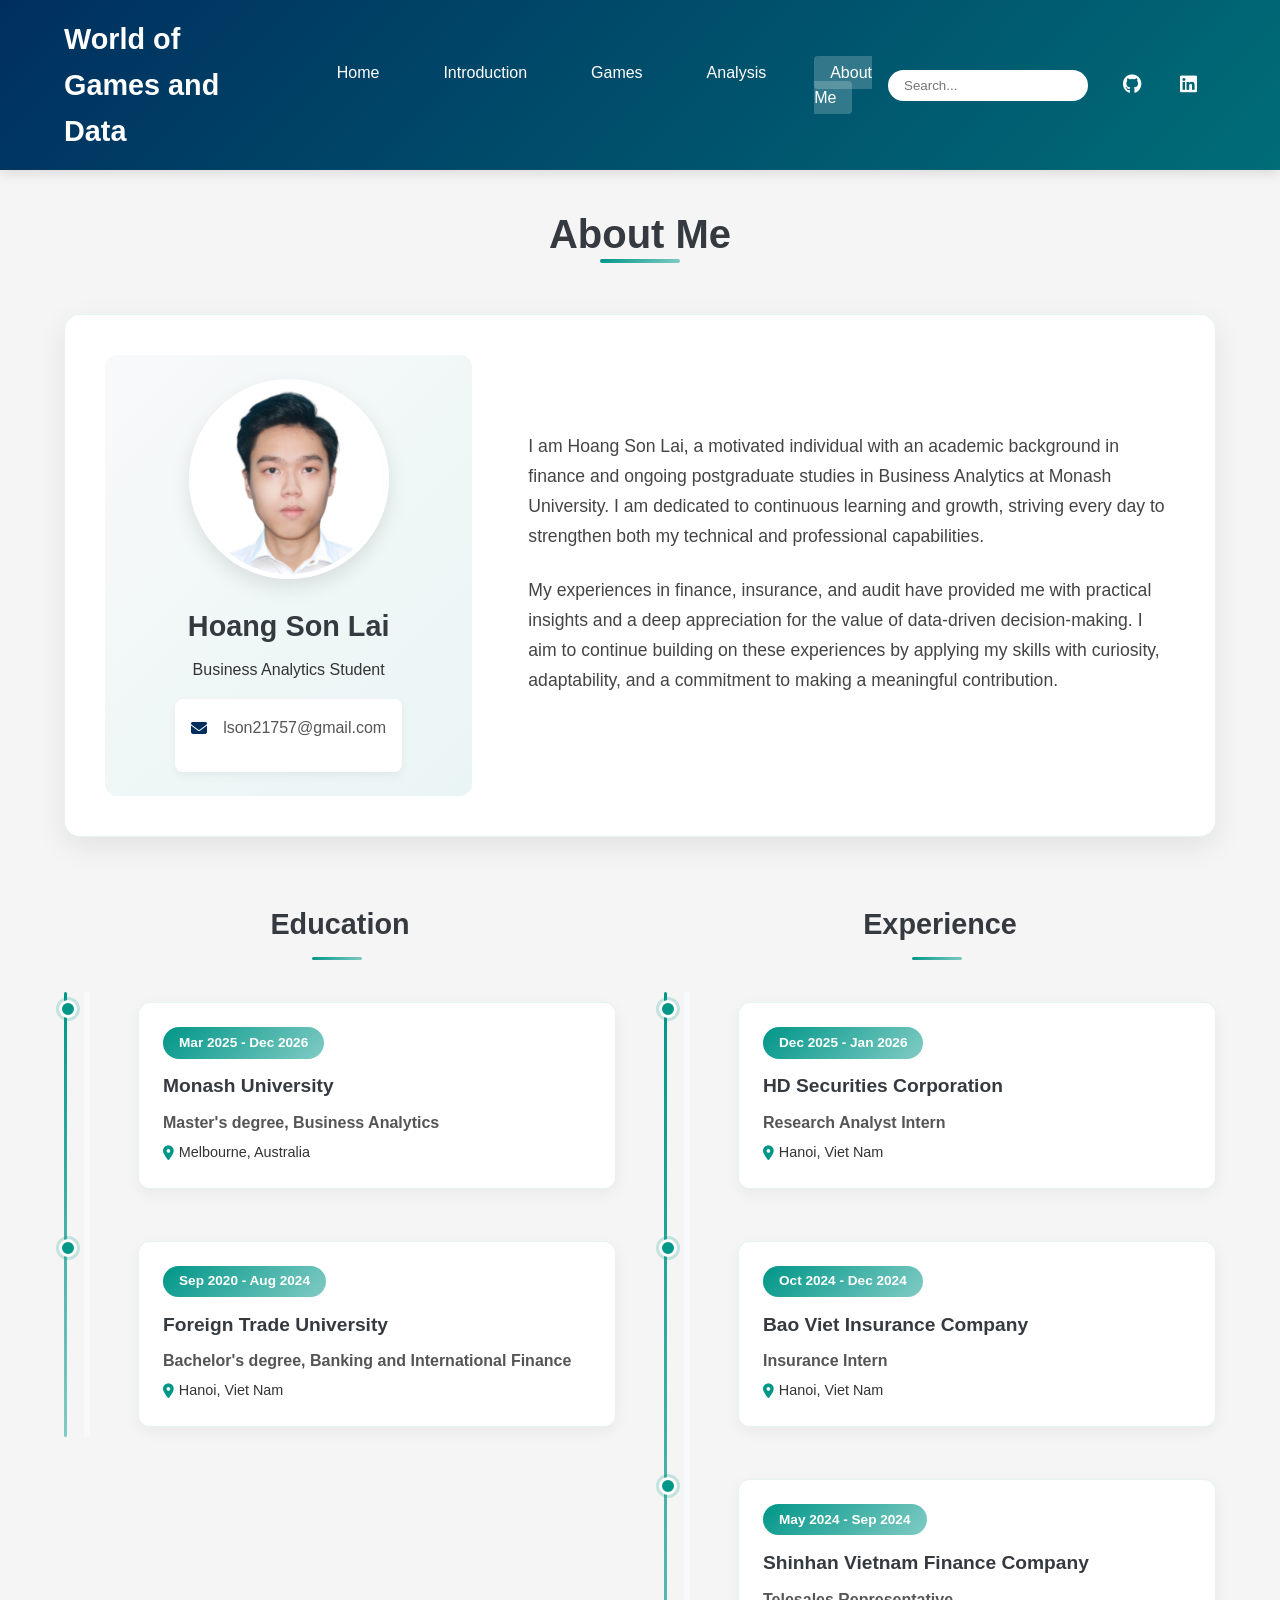
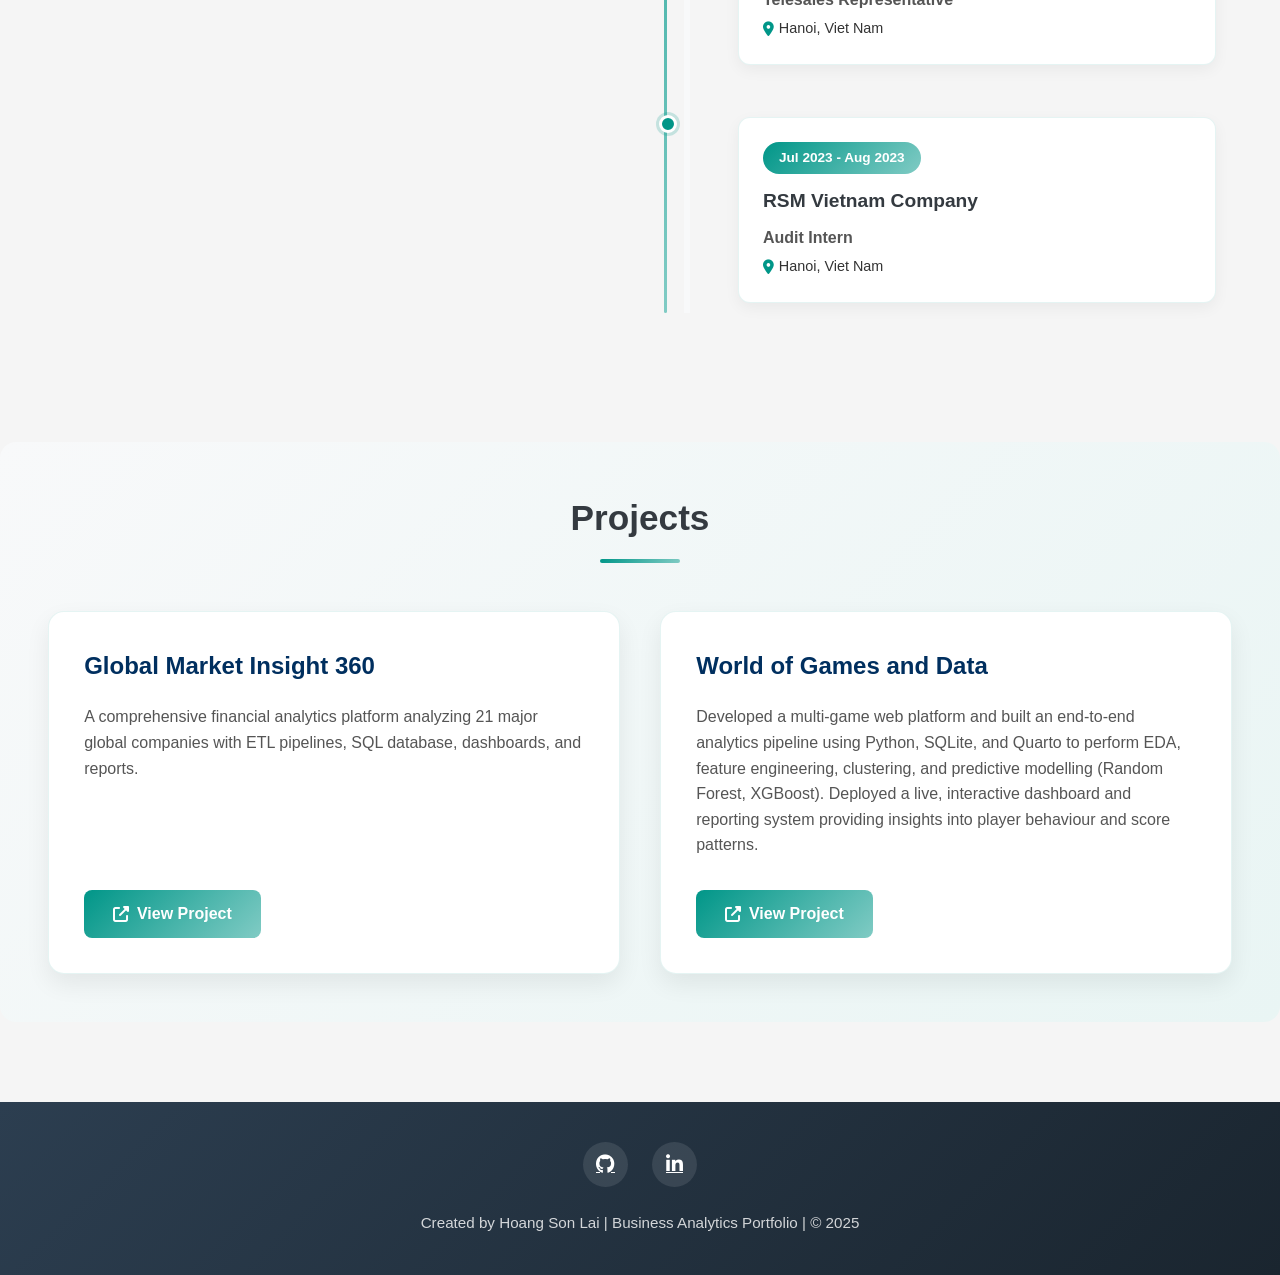
==== about.html @ 00310fc5 "Initial commit" ====
<!DOCTYPE html>
<html lang="en">
<head>
    <meta charset="UTF-8">
    <meta name="viewport" content="width=device-width, initial-scale=1.0">
    <title>About Me - Hoang Son Lai</title>
    <link rel="stylesheet" href="css/style.css">
    <link rel="stylesheet" href="https://cdnjs.cloudflare.com/ajax/libs/font-awesome/6.4.0/css/all.min.css">
    <style>
        /* CSS bổ sung để cải thiện giao diện */
        
        /* Tối ưu hóa layout chính */
        .content-section {
            max-width: 1200px;
            margin: 0 auto;
            padding: 2rem 1.5rem;
        }
        
        .section-title {
            text-align: center;
            font-size: 2.5rem;
            color: var(--dark-color);
            margin-bottom: 3rem;
            position: relative;
        }
        
        .section-title:after {
            content: '';
            display: block;
            width: 80px;
            height: 4px;
            background: linear-gradient(135deg, #009688, #80cbc4);
            margin: 0.8rem auto;
            border-radius: 2px;
        }
        
        /* Cải thiện profile section */
        .about-container {
            display: flex;
            flex-wrap: wrap;
            gap: 3rem;
            margin-bottom: 4rem;
            background: white;
            border-radius: 16px;
            padding: 2.5rem;
            box-shadow: 0 10px 30px rgba(0, 0, 0, 0.08);
            border: 1px solid rgba(0, 150, 136, 0.1);
        }
        
        .profile-section {
            flex: 1;
            min-width: 300px;
            display: flex;
            flex-direction: column;
            align-items: center;
            padding: 1.5rem;
            background: linear-gradient(135deg, #f8f9fa, #e9f5f4);
            border-radius: 12px;
        }
        
        .profile-image {
            width: 200px;
            height: 200px;
            border-radius: 50%;
            object-fit: cover;
            border: 5px solid white;
            box-shadow: 0 8px 20px rgba(0, 0, 0, 0.1);
            margin-bottom: 1.5rem;
        }
        
        .profile-info {
            text-align: center;
        }
        
        .profile-info h3 {
            font-size: 1.8rem;
            color: var(--dark-color);
            margin-bottom: 0.5rem;
        }
        
        .profile-info p {
            color: var(--gray-color);
            margin-bottom: 1rem;
        }
        
        .contact-info {
            background: white;
            padding: 1rem;
            border-radius: 8px;
            box-shadow: 0 4px 10px rgba(0, 0, 0, 0.05);
            margin-top: 1rem;
        }
        
        .contact-info p {
            display: flex;
            align-items: center;
            justify-content: center;
            gap: 0.5rem;
            color: #555;
        }
        
        .contact-info i {
            color: var(--primary-color);
        }
        
        .about-text {
            flex: 2;
            min-width: 300px;
            display: flex;
            flex-direction: column;
            justify-content: center;
            padding: 0.5rem;
        }
        
        .about-text p {
            font-size: 1.1rem;
            line-height: 1.7;
            color: #444;
            margin-bottom: 1.5rem;
        }
        
        /* Cải thiện timeline */
        .education-experience {
            display: grid;
            grid-template-columns: repeat(auto-fit, minmax(300px, 1fr));
            gap: 3rem;
            margin-bottom: 4rem;
        }
        
        .timeline-section h3 {
            font-size: 1.8rem;
            color: var(--dark-color);
            margin-bottom: 2rem;
            position: relative;
            padding-bottom: 0.8rem;
        }
        
        .timeline-section h3:after {
            content: '';
            position: absolute;
            left: 45%;
            bottom: 0;
            width: 50px;
            height: 3px;
            background: linear-gradient(135deg, #009688, #80cbc4);
            border-radius: 2px;
        }
        
        .timeline {
            position: relative;
            padding-left: 1.5rem;
        }
        
        .timeline:before {
            content: '';
            position: absolute;
            left: 0;
            top: 0;
            bottom: 0;
            width: 3px;
            background: linear-gradient(to bottom, #009688, #80cbc4);
            border-radius: 3px;
        }
        
        .timeline-item {
            position: relative;
            margin-bottom: 2rem;
        }
        
        .timeline-item:before {
            content: '';
            position: absolute;
            left: -1.8rem;
            top: 0.5rem;
            width: 12px;
            height: 12px;
            border-radius: 50%;
            background: #009688;
            border: 3px solid white;
            box-shadow: 0 0 0 3px rgba(0, 150, 136, 0.2);
            z-index: 1;
        }
        
        .timeline-content {
            background: white;
            border-radius: 12px;
            padding: 1.5rem;
            box-shadow: 0 5px 15px rgba(0, 0, 0, 0.05);
            border: 1px solid rgba(0, 150, 136, 0.1);
            transition: transform 0.3s ease, box-shadow 0.3s ease;
        }
        
        .timeline-content:hover {
            transform: translateY(-5px);
            box-shadow: 0 10px 25px rgba(0, 0, 0, 0.1);
        }
        
        .timeline-date {
            display: inline-block;
            background: linear-gradient(135deg, #009688, #80cbc4);
            color: white;
            padding: 0.3rem 1rem;
            border-radius: 20px;
            font-size: 0.85rem;
            font-weight: 600;
            margin-bottom: 0.8rem;
        }
        
        .timeline-title {
            font-size: 1.2rem;
            color: var(--dark-color);
            margin-bottom: 0.5rem;
        }
        
        .timeline-subtitle {
            color: #555;
            font-weight: 600;
            margin-bottom: 0.3rem;
        }
        
        .timeline-location {
            color: var(--gray-color);
            font-size: 0.9rem;
            display: flex;
            align-items: center;
            gap: 0.3rem;
        }
        
        .timeline-location:before {
            content: '\f3c5';
            font-family: 'Font Awesome 6 Free';
            font-weight: 900;
            color: #009688;
        }
        
        /* Cải thiện projects section */
        .projects-section {
            background: linear-gradient(135deg, #f8f9fa, #e9f5f4);
            border-radius: 16px;
            padding: 3rem;
            margin-top: 0.001rem;
        }
        
        .projects-section h2 {
            text-align: center;
            margin-bottom: 3rem;
            font-size: 2.2rem;
            color: var(--dark-color);
            position: relative;
        }
        
        .projects-section h2:after {
            content: '';
            display: block;
            width: 80px;
            height: 4px;
            background: linear-gradient(135deg, #009688, #80cbc4);
            margin: 0.8rem auto;
            border-radius: 2px;
        }
        
        .projects-grid {
            display: grid;
            grid-template-columns: repeat(auto-fit, minmax(350px, 1fr));
            gap: 2.5rem;
            margin-top: 2rem;
        }
        
        .project-card {
            background: white;
            border-radius: 16px;
            padding: 2.2rem;
            box-shadow: 0 10px 25px rgba(0, 0, 0, 0.07);
            border: 1px solid rgba(0, 150, 136, 0.1);
            transition: transform 0.3s ease, box-shadow 0.3s ease;
            display: flex;
            flex-direction: column;
            height: 100%;
        }
        
        .project-card:hover {
            transform: translateY(-10px);
            box-shadow: 0 15px 35px rgba(0, 0, 0, 0.1);
        }
        
        .project-card h3 {
            color: var(--primary-color);
            margin-bottom: 1.2rem;
            font-size: 1.5rem;
        }
        
        .project-card p {
            color: #555;
            line-height: 1.6;
            margin-bottom: 1rem;
            flex-grow: 1;
        }
        
        .project-card .btn {
            background: linear-gradient(135deg, #009688, #80cbc4);
            color: white;
            border: none;
            padding: 0.7rem 1.8rem;
            text-decoration: none;
            display: inline-flex;
            align-items: center;
            justify-content: center;
            gap: 0.5rem;
            border-radius: 8px;
            font-weight: 600;
            transition: all 0.3s ease;
            align-self: flex-start;
            margin-top: 1rem;
        }
        
        .project-card .btn:hover {
            background: linear-gradient(135deg, #008577, #4db6ac);
            transform: translateY(-2px);
            box-shadow: 0 5px 15px rgba(0, 150, 136, 0.3);
        }
        
        /* Responsive improvements */
        @media (max-width: 768px) {
            .about-container {
                flex-direction: column;
                padding: 1.5rem;
            }
            
            .profile-section {
                width: 100%;
            }
            
            .education-experience {
                grid-template-columns: 1fr;
            }
            
            .projects-grid {
                grid-template-columns: 1fr;
            }
            
            .projects-section {
                padding: 2rem 1.5rem;
            }
            
            .section-title {
                font-size: 2rem;
            }
        }
        
        /* Animation cho các phần tử */
        .about-container, .timeline-item, .project-card {
            animation: fadeInUp 0.6s ease-out;
        }
        
        @keyframes fadeInUp {
            from {
                opacity: 0;
                transform: translateY(20px);
            }
            to {
                opacity: 1;
                transform: translateY(0);
            }
        }
        
        /* Style cho footer */
        .footer {
            margin-top: 5rem;
            background: linear-gradient(135deg, #2c3e50, #1a252f);
            color: white;
            padding: 2.5rem 0;
            text-align: center;
        }
        
        .social-links {
            display: flex;
            justify-content: center;
            gap: 1.5rem;
            margin-bottom: 1.5rem;
        }
        
        .social-icon {
            display: inline-flex;
            align-items: center;
            justify-content: center;
            width: 45px;
            height: 45px;
            background: rgba(255, 255, 255, 0.1);
            border-radius: 50%;
            color: white;
            font-size: 1.2rem;
            transition: all 0.3s ease;
        }
        
        .social-icon:hover {
            background: #009688;
            transform: translateY(-3px);
        }
        
        .credit {
            font-size: 0.95rem;
            opacity: 0.8;
        }
    </style>
</head>
<body>
    <!-- Navbar -->
    <nav class="navbar">
        <div class="navbar-left">
            <a href="index.html" class="logo">World of Games and Data</a>
            <ul class="nav-links">
                <li><a href="index.html">Home</a></li>
                <li><a href="introduction.html">Introduction</a></li>
                <li><a href="games.html">Games</a></li>
                <li><a href="analysis.html">Analysis</a></li>
                <li><a href="about.html" class="active">About Me</a></li>
            </ul>
        </div>
        <div class="navbar-right">
            <div class="search-container">
                <input type="text" class="search-input" placeholder="Search...">
            </div>
                <ul class="nav-icons">
                    <li><a href="https://github.com/laihoangson" target="_blank">
                        <i class="fab fa-github"></i>
                    </a></li>

                    <li><a href="https://www.linkedin.com/in/hoang-son-lai-92ab19282/" target="_blank">
                        <i class="fab fa-linkedin"></i>
                    </a></li>
                </ul>
        </div>
    </nav>

    <!-- About Me Content -->
    <section class="content-section">
        <h2 class="section-title">About Me</h2>
        
        <div class="about-container">
            <div class="profile-section">
                <img src="images/profile.jpg" alt="Hoang Son Lai" class="profile-image">
                <div class="profile-info">
                    <h3>Hoang Son Lai</h3>
                    <p>Business Analytics Student</p>
                    <div class="contact-info">
                        <p><i class="fas fa-envelope"></i> lson21757@gmail.com</p>
                    </div>
                </div>
            </div>

            <div class="about-text">
                <p>
                    I am Hoang Son Lai, a motivated individual with an academic background in finance and ongoing postgraduate studies in Business Analytics at Monash University. I am dedicated to continuous learning and growth, striving every day to strengthen both my technical and professional capabilities.
                </p>
                <p>
                    My experiences in finance, insurance, and audit have provided me with practical insights and a deep appreciation for the value of data-driven decision-making. I aim to continue building on these experiences by applying my skills with curiosity, adaptability, and a commitment to making a meaningful contribution.
                </p>
            </div>
        </div>

        <div class="education-experience">
            <div class="timeline-section">
                <h3>Education</h3>
                <div class="timeline">
                    <div class="timeline-item">
                        <div class="timeline-content">
                            <div class="timeline-date">Mar 2025 - Dec 2026</div>
                            <h4 class="timeline-title">Monash University</h4>
                            <p class="timeline-subtitle">Master's degree, Business Analytics</p>
                            <p class="timeline-location">Melbourne, Australia</p>
                        </div>
                    </div>
                    <div class="timeline-item">
                        <div class="timeline-content">
                            <div class="timeline-date">Sep 2020 - Aug 2024</div>
                            <h4 class="timeline-title">Foreign Trade University</h4>
                            <p class="timeline-subtitle">Bachelor's degree, Banking and International Finance</p>
                            <p class="timeline-location">Hanoi, Viet Nam</p>
                        </div>
                    </div>
                </div>
            </div>

            <div class="timeline-section">
                <h3>Experience</h3>
                <div class="timeline">
                    <div class="timeline-item">
                        <div class="timeline-content">
                            <div class="timeline-date">Dec 2025 - Jan 2026</div>
                            <h4 class="timeline-title">HD Securities Corporation</h4>
                            <p class="timeline-subtitle">Research Analyst Intern</p>
                            <p class="timeline-location">Hanoi, Viet Nam</p>
                        </div>
                    </div>
                    <div class="timeline-item">
                        <div class="timeline-content">
                            <div class="timeline-date">Oct 2024 - Dec 2024</div>
                            <h4 class="timeline-title">Bao Viet Insurance Company</h4>
                            <p class="timeline-subtitle">Insurance Intern</p>
                            <p class="timeline-location">Hanoi, Viet Nam</p>
                        </div>
                    </div>
                    <div class="timeline-item">
                        <div class="timeline-content">
                            <div class="timeline-date">May 2024 - Sep 2024</div>
                            <h4 class="timeline-title">Shinhan Vietnam Finance Company</h4>
                            <p class="timeline-subtitle">Telesales Representative</p>
                            <p class="timeline-location">Hanoi, Viet Nam</p>
                        </div>
                    </div>
                    <div class="timeline-item">
                        <div class="timeline-content">
                            <div class="timeline-date">Jul 2023 - Aug 2023</div>
                            <h4 class="timeline-title">RSM Vietnam Company</h4>
                            <p class="timeline-subtitle">Audit Intern</p>
                            <p class="timeline-location">Hanoi, Viet Nam</p>
                        </div>
                    </div>
                </div>
            </div>
        </div>
    </section>

        <section class="projects-section">
            <h2>Projects</h2>
            
            <div class="projects-grid">
                <div class="project-card">
                    <h3>Global Market Insight 360</h3>
                    <p>A comprehensive financial analytics platform analyzing 21 major global companies with ETL pipelines, SQL database, dashboards, and reports.</p>
                    <a href="https://laihoangson.github.io/financial-analytic/" target="_blank" class="btn">
                        <i class="fas fa-external-link-alt"></i> View Project
                    </a>
                </div>
                
                <div class="project-card">
                    <h3>World of Games and Data</h3>
                    <p>Developed a multi-game web platform and built an end-to-end analytics pipeline using Python, SQLite, and Quarto to perform EDA, feature engineering, clustering, and predictive modelling (Random Forest, XGBoost). Deployed a live, interactive dashboard and reporting system providing insights into player behaviour and score patterns.</p>
                    <a href="https://laihoangson.github.io/world-of-games-and-data/" target="_blank" class="btn">
                        <i class="fas fa-external-link-alt"></i> View Project
                    </a>
                </div>
            </div>
        </section>

            <footer class="footer"> 
            <div class="social-links">
                <a href="https://github.com/laihoangson" class="social-icon" target="_blank" aria-label="GitHub">
                    <i class="fab fa-github"></i>
                </a>
                <a href="https://www.linkedin.com/in/hoang-son-lai-92ab19282/" class="social-icon" target="_blank" aria-label="LinkedIn">
                    <i class="fab fa-linkedin-in"></i>
                </a>
            </div>
            
            <div class="credit">
                Created by Hoang Son Lai | Business Analytics Portfolio | © 2025
            </div>
        </div>
    </footer>

    <script src="js/script.js"></script>
</body>
</html>
---- css/style.css ----
* {
    margin: 0;
    padding: 0;
    box-sizing: border-box;
    font-family: 'Segoe UI', Tahoma, Geneva, Verdana, sans-serif;
}

:root {
    --primary-color: #002F5F;
    --secondary-color: #006D77;
    --accent-color: #00c6ff;
    --text-color: #333;
    --light-color: #f8f9fa;
    --dark-color: #343a40;
    --neon-color: #00ffff;
}

body {
    background-color: #f5f5f5;
    color: var(--text-color);
    line-height: 1.6;
}

/* Navbar Styles */
.navbar {
    display: flex;
    justify-content: space-between;
    align-items: center;
    padding: 1rem 5%;
    background: linear-gradient(135deg, var(--primary-color), var(--secondary-color));
    color: white;
    box-shadow: 0 4px 12px rgba(0, 0, 0, 0.1);
    position: sticky;
    top: 0;
    z-index: 1000;
}

.navbar-left, .navbar-right {
    display: flex;
    align-items: center;
}

.logo {
    font-size: 1.8rem;
    font-weight: 700;
    margin-right: 2rem;
    color: white;
    text-decoration: none;
}

.nav-links {
    display: flex;
    list-style: none;
}

.nav-links li {
    margin: 0 1rem;
}

.nav-links a {
    color: white;
    text-decoration: none;
    font-weight: 500;
    padding: 0.5rem 1rem;
    border-radius: 4px;
    transition: all 0.3s ease;
}

.nav-links a:hover, .nav-links a.active {
    background-color: rgba(255, 255, 255, 0.2);
}

.nav-icons {
    display: flex;
    list-style: none;
}

.nav-icons li {
    margin: 0 0.5rem;
}

.nav-icons a {
    color: white;
    text-decoration: none;
    font-size: 1.2rem;
    padding: 0.5rem;
    border-radius: 50%;
    transition: all 0.3s ease;
    display: flex;
    align-items: center;
    justify-content: center;
    width: 40px;
    height: 40px;
}

.nav-icons a:hover {
    background-color: rgba(255, 255, 255, 0.2);
}

.search-container {
    position: relative;
    margin-right: 1rem;
}

.search-input {
    padding: 0.5rem 1rem;
    border: none;
    border-radius: 20px;
    outline: none;
    width: 200px;
    transition: all 0.3s ease;
}

.search-input:focus {
    width: 250px;
}

/* Home Section */
#home {
    height: 90vh;
    background: linear-gradient(rgba(0, 0, 0, 0.7), rgba(0, 0, 0, 0.7)), 
                url('../images/background.jpg');
    background-size: cover;
    background-position: center;
    display: flex;
    flex-direction: column;
    justify-content: center;
    align-items: center;
    text-align: center;
    color: white;
    padding: 0 2rem;
}

.home-content {
    max-width: 800px;
}

.neon-title {
    font-size: 4.5rem;
    font-weight: 700;
    text-transform: uppercase;
    letter-spacing: 3px;
    margin-bottom: 1.5rem;
    text-shadow: 0 0 10px var(--neon-color),
                 0 0 20px var(--neon-color),
                 0 0 40px var(--neon-color),
                 0 0 80px var(--neon-color);
    animation: flicker 1.5s infinite alternate;
}

@keyframes flicker {
    0%, 18%, 22%, 25%, 53%, 57%, 100% {
        text-shadow: 0 0 10px var(--neon-color),
                     0 0 20px var(--neon-color),
                     0 0 40px var(--neon-color),
                     0 0 80px var(--neon-color);
    }
    20%, 24%, 55% {
        text-shadow: none;
    }
}

.home-subtitle {
    font-size: 1.5rem;
    margin-bottom: 2rem;
    max-width: 700px;
}

.cta-button {
    display: inline-block;
    padding: 1rem 2rem;
    background: linear-gradient(135deg, var(--accent-color), var(--primary-color));
    color: white;
    text-decoration: none;
    border-radius: 50px;
    font-weight: 600;
    font-size: 1.1rem;
    transition: all 0.3s ease;
    box-shadow: 0 4px 15px rgba(0, 0, 0, 0.2);
}

.cta-button:hover {
    transform: translateY(-5px);
    box-shadow: 0 8px 20px rgba(0, 0, 0, 0.3);
}

/* Content Section */
.content-section {
    padding: 5rem 10%;
    min-height: calc(100vh - 160px);
}

.section-title {
    font-size: 2.5rem;
    margin-bottom: 3rem;
    text-align: center;
    color: var(--primary-color);
    position: relative;
}

.section-title::after {
    content: '';
    position: absolute;
    bottom: -10px;
    left: 50%;
    transform: translateX(-50%);
    width: 80px;
    height: 4px;
    background: linear-gradient(135deg, var(--primary-color), var(--secondary-color));
    border-radius: 2px;
}

/* Games Section */
.games-container {
    display: grid;
    grid-template-columns: repeat(auto-fit, minmax(250px, 1fr));
    gap: 2rem;
    margin-top: 2rem;
}

.game-card {
    background: white;
    border-radius: 10px;
    overflow: hidden;
    box-shadow: 0 5px 15px rgba(0, 0, 0, 0.1);
    transition: all 0.3s ease;
    cursor: pointer;
}

.game-card:hover {
    transform: translateY(-10px);
    box-shadow: 0 15px 30px rgba(0, 0, 0, 0.15);
}

.game-icon {
    height: 180px;
    background: linear-gradient(135deg, var(--primary-color), var(--secondary-color));
    display: flex;
    align-items: center;
    justify-content: center;
    color: white;
    font-size: 3rem;
}

.game-info {
    padding: 1.5rem;
}

.game-title {
    font-size: 1.3rem;
    margin-bottom: 0.5rem;
    color: var(--dark-color);
}

.game-description {
    color: #666;
    font-size: 0.9rem;
}

/* Introduction Section */
.game-introductions {
    display: flex;
    flex-direction: column;
    gap: 2rem;
}

.intro-card {
    display: flex;
    background: white;
    border-radius: 10px;
    overflow: hidden;
    box-shadow: 0 5px 15px rgba(0, 0, 0, 0.1);
}

.intro-icon {
    width: 120px;
    background: linear-gradient(135deg, var(--primary-color), var(--secondary-color));
    display: flex;
    align-items: center;
    justify-content: center;
    color: white;
    font-size: 2.5rem;
}

.intro-content {
    padding: 1.5rem;
    flex: 1;
}

.intro-content h3 {
    font-size: 1.5rem;
    margin-bottom: 1rem;
    color: var(--primary-color);
}

.intro-content ul {
    margin-top: 1rem;
    padding-left: 1.5rem;
}

.intro-content li {
    margin-bottom: 0.5rem;
}

/* About Me Section */
.about-container {
    display: grid;
    grid-template-columns: 1fr 2fr;
    gap: 3rem;
    margin-bottom: 3rem;
}

.profile-section {
    display: flex;
    flex-direction: column;
    align-items: center;
}

.profile-image {
    width: 100%;
    max-width: 300px;
    border-radius: 10px;
    box-shadow: 0 5px 15px rgba(0, 0, 0, 0.1);
    margin-bottom: 1.5rem;
}

.profile-info h3 {
    font-size: 1.5rem;
    margin-bottom: 0.5rem;
    text-align: center;
}

.contact-info {
    margin-top: 1rem;
}

.contact-info p {
    margin-bottom: 0.5rem;
    display: flex;
    align-items: center;
}

.contact-info i {
    margin-right: 0.5rem;
    color: var(--primary-color);
}

.about-text {
    font-size: 1.1rem;
    line-height: 1.8;
}

.about-text p {
    margin-bottom: 1.5rem;
}

.education-experience {
    display: grid;
    grid-template-columns: 1fr 1fr;
    gap: 3rem;
}

.timeline-section h3 {
    font-size: 1.8rem;
    margin-bottom: 2rem;
    color: var(--primary-color);
    text-align: center;
}

.timeline {
    position: relative;
}

.timeline::after {
    content: '';
    position: absolute;
    width: 6px;
    background-color: var(--light-color);
    top: 0;
    bottom: 0;
    left: 20px;
}

.timeline-item {
    padding: 10px 0 10px 50px;
    position: relative;
}

.timeline-item::before {
    content: '';
    position: absolute;
    width: 20px;
    height: 20px;
    left: 11px;
    background-color: var(--primary-color);
    border-radius: 50%;
    z-index: 1;
}

.timeline-content {
    padding: 20px;
    background-color: white;
    border-radius: 10px;
    box-shadow: 0 5px 15px rgba(0, 0, 0, 0.1);
}

.timeline-date {
    font-weight: 600;
    color: var(--primary-color);
    margin-bottom: 0.5rem;
}

.timeline-title {
    font-size: 1.2rem;
    margin-bottom: 0.5rem;
}

.timeline-subtitle {
    color: #666;
    margin-bottom: 0.5rem;
}

.timeline-location {
    color: #888;
    font-size: 0.9rem;
}

/* Analysis Section */
.blog-container {
    display: flex;
    flex-direction: column;
    gap: 2rem;
}

.blog-post {
    background: white;
    padding: 2rem;
    border-radius: 10px;
    box-shadow: 0 5px 15px rgba(0, 0, 0, 0.1);
}

.blog-post h3 {
    color: var(--primary-color);
    margin-bottom: 0.5rem;
}

.post-date {
    color: #666;
    font-size: 0.9rem;
    margin-bottom: 1rem;
}

/* Responsive Design */
@media (max-width: 992px) {
    .about-container {
        grid-template-columns: 1fr;
    }
    
    .education-experience {
        grid-template-columns: 1fr;
    }
    
    .intro-card {
        flex-direction: column;
    }
    
    .intro-icon {
        width: 100%;
        height: 100px;
    }
}

@media (max-width: 768px) {
    .navbar {
        flex-direction: column;
        padding: 1rem;
    }
    
    .navbar-left, .navbar-right {
        width: 100%;
        justify-content: center;
        margin: 0.5rem 0;
    }
    
    .nav-links {
        flex-wrap: wrap;
        justify-content: center;
    }
    
    .search-input {
        width: 150px;
    }
    
    .neon-title {
        font-size: 3rem;
    }
    
    .content-section {
        padding: 3rem 5%;
    }
}

@media (max-width: 576px) {
    .nav-links li {
        margin: 0.2rem;
    }
    
    .nav-links a {
        padding: 0.3rem 0.6rem;
        font-size: 0.9rem;
    }
    
    .neon-title {
        font-size: 2.2rem;
    }
    
    .home-subtitle {
        font-size: 1.2rem;
    }
    
    .games-container {
        grid-template-columns: 1fr;
    }
    
    .section-title {
        font-size: 2rem;
    }
}

.game-image {
    width: 100%;
    height: 160px;
    object-fit: cover;
    border-radius: 10px;
}
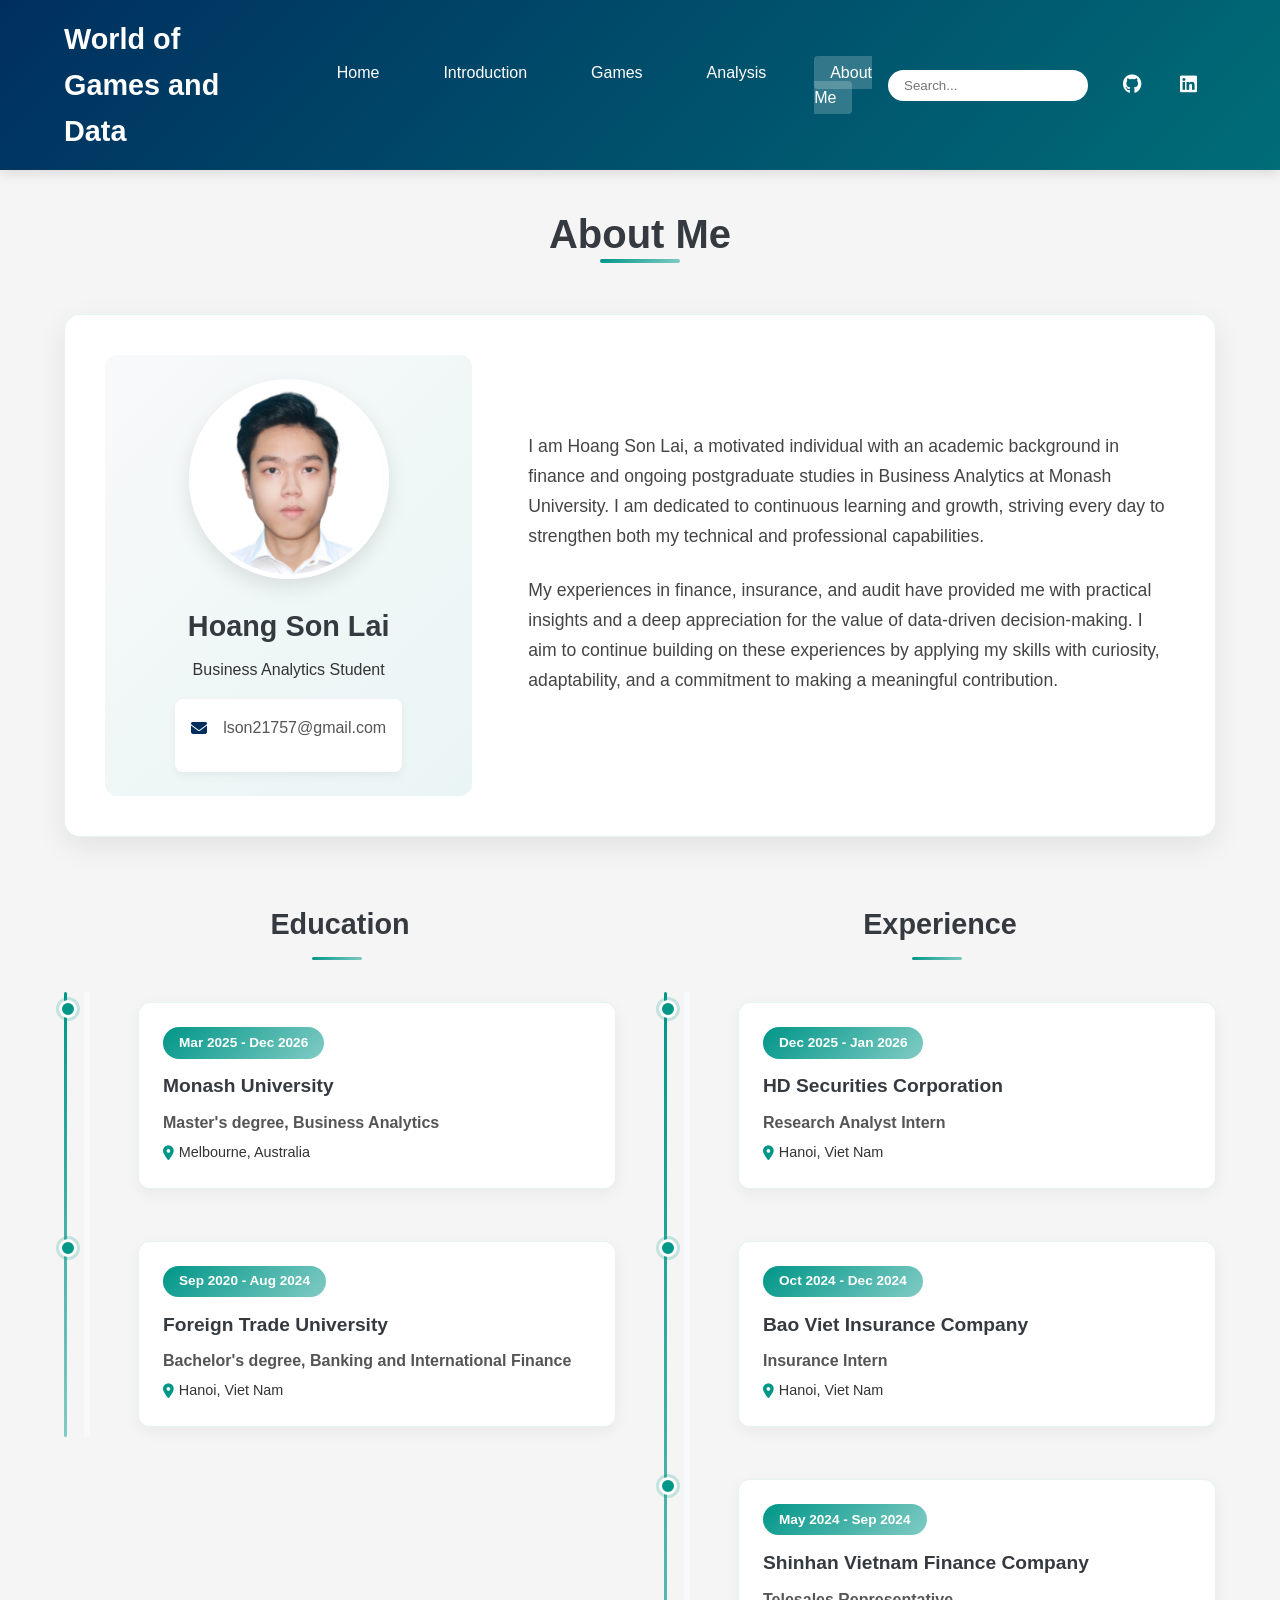
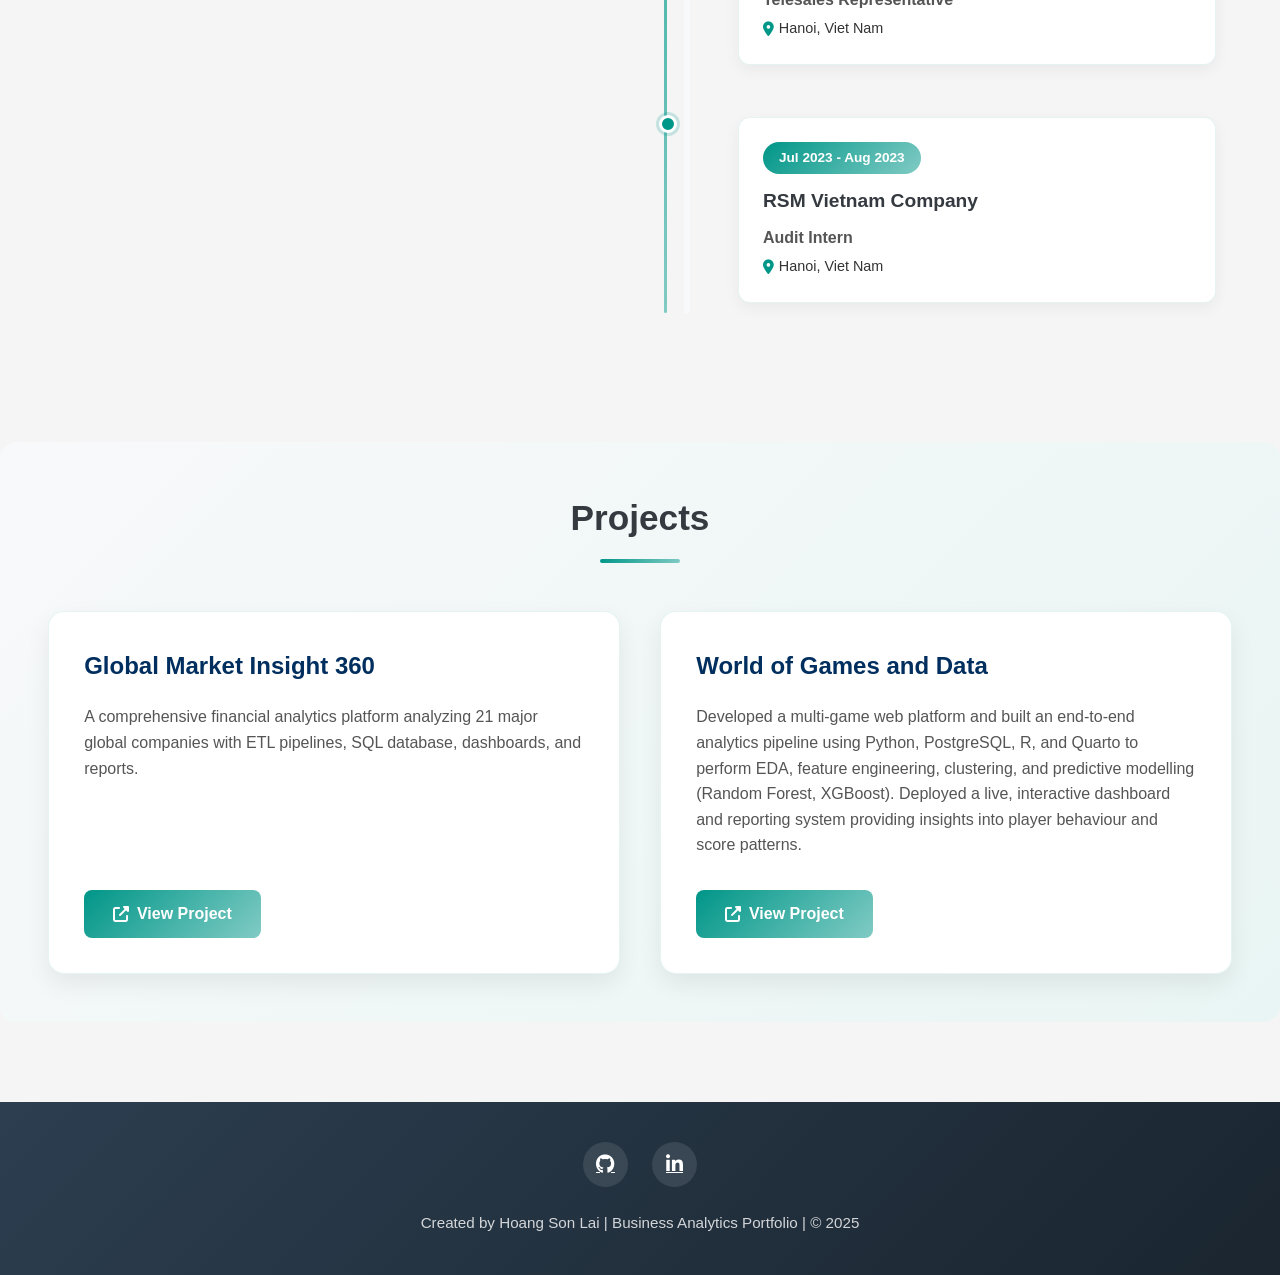
==== commit 72e3deb1: "Update project description and link in about.html" ====
--- a/about.html
+++ b/about.html
@@ -535,8 +535,8 @@
                 
                 <div class="project-card">
                     <h3>World of Games and Data</h3>
-                    <p>Developed a multi-game web platform and built an end-to-end analytics pipeline using Python, SQLite, and Quarto to perform EDA, feature engineering, clustering, and predictive modelling (Random Forest, XGBoost). Deployed a live, interactive dashboard and reporting system providing insights into player behaviour and score patterns.</p>
-                    <a href="https://laihoangson.github.io/world-of-games-and-data/" target="_blank" class="btn">
+                    <p>Developed a multi-game web platform and built an end-to-end analytics pipeline using Python, PostgreSQL, R, and Quarto to perform EDA, feature engineering, clustering, and predictive modelling (Random Forest, XGBoost). Deployed a live, interactive dashboard and reporting system providing insights into player behaviour and score patterns.</p>
+                    <a href="https://laihoangson.github.io/world-of-games-and-data-2/" target="_blank" class="btn">
                         <i class="fas fa-external-link-alt"></i> View Project
                     </a>
                 </div>
@@ -561,4 +561,4 @@
 
     <script src="js/script.js"></script>
 </body>
-</html>+</html>
